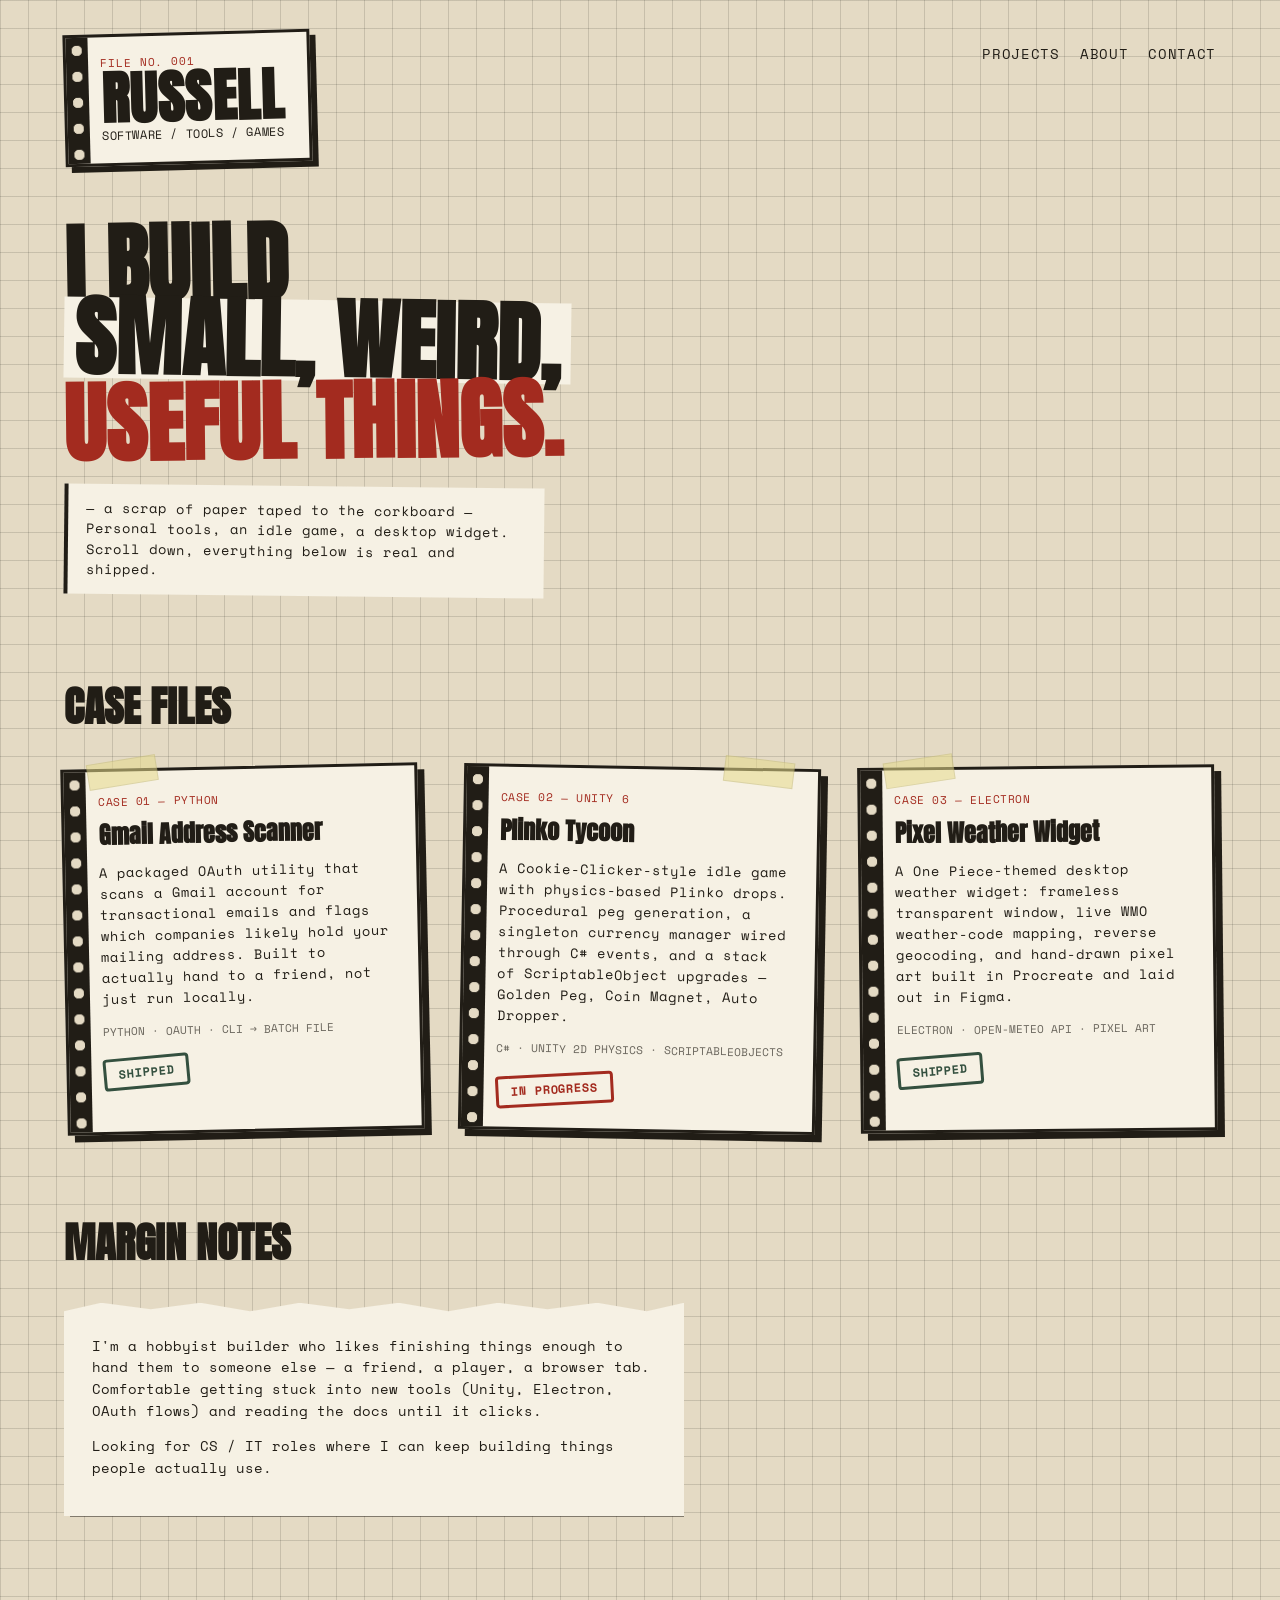
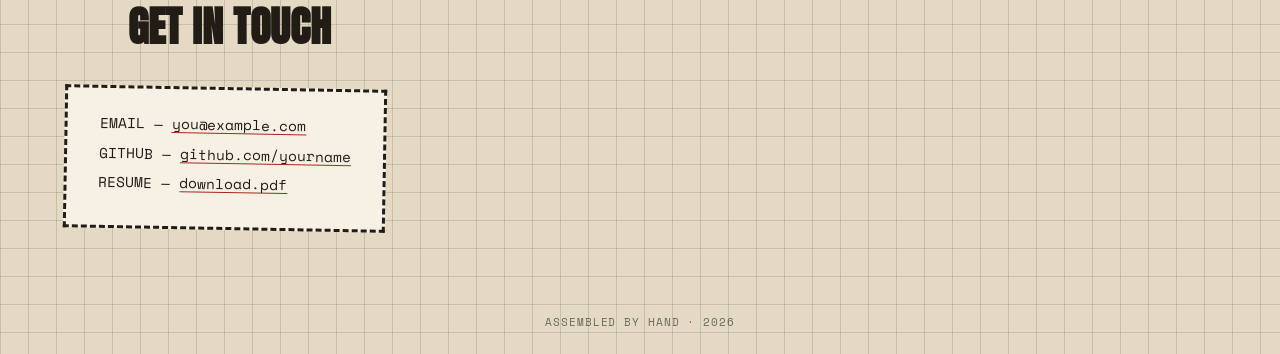
==== index.html @ 4b9fecca "Initial commit" ====
<!DOCTYPE html>
<html lang="en">
<head>
  <meta charset="UTF-8">
  <meta name="viewport" content="width=device-width, initial-scale=1.0">
  <title>Russell — Portfolio</title>

  <!-- Two fonts, two jobs: Anton for shouting, Space Mono for data/labels -->
  <link rel="preconnect" href="https://fonts.googleapis.com">
  <link href="https://fonts.googleapis.com/css2?family=Anton&family=Space+Mono:wght@400;700&display=swap" rel="stylesheet">

  <link rel="stylesheet" href="style.css">
</head>
<body>

  <!-- ============ HEADER ============ -->
  <header class="masthead">
    <div class="masthead__id-card">
      <span class="punch-strip" aria-hidden="true"></span>
      <p class="id-card__label">FILE NO. 001</p>
      <h1 class="id-card__name">RUSSELL</h1>
      <p class="id-card__role">SOFTWARE / TOOLS / GAMES</p>
    </div>

    <nav class="masthead__nav">
      <a href="#projects">PROJECTS</a>
      <a href="#about">ABOUT</a>
      <a href="#contact">CONTACT</a>
    </nav>
  </header>

  <main>

    <!-- ============ HERO ============ -->
    <section class="hero">
      <h2 class="hero__headline">
        <span>I BUILD</span>
        <span>SMALL, WEIRD,</span>
        <span>USEFUL THINGS.</span>
      </h2>
      <p class="hero__note">
        — a scrap of paper taped to the corkboard —<br>
        Personal tools, an idle game, a desktop widget. Scroll down,
        everything below is real and shipped.
      </p>
    </section>

    <!-- ============ PROJECTS (the corkboard) ============ -->
    <section id="projects" class="corkboard">

      <h2 class="section-title">CASE FILES</h2>

      <div class="corkboard__grid">

        <!-- Each .index-card is a project. data-tilt controls the pinned angle in CSS. -->
        <article class="index-card" data-tilt="a">
          <span class="punch-strip" aria-hidden="true"></span>
          <div class="tape tape--top-left" aria-hidden="true"></div>
          <p class="index-card__tag">CASE 01 — PYTHON</p>
          <h3 class="index-card__title">Gmail Address Scanner</h3>
          <p class="index-card__body">
            A packaged OAuth utility that scans a Gmail account for
            transactional emails and flags which companies likely hold
            your mailing address. Built to actually hand to a friend,
            not just run locally.
          </p>
          <p class="index-card__stack">PYTHON · OAUTH · CLI → BATCH FILE</p>
          <span class="stamp stamp--green">SHIPPED</span>
        </article>

        <article class="index-card" data-tilt="b">
          <span class="punch-strip" aria-hidden="true"></span>
          <div class="tape tape--top-right" aria-hidden="true"></div>
          <p class="index-card__tag">CASE 02 — UNITY 6</p>
          <h3 class="index-card__title">Plinko Tycoon</h3>
          <p class="index-card__body">
            A Cookie-Clicker-style idle game with physics-based Plinko
            drops. Procedural peg generation, a singleton currency
            manager wired through C# events, and a stack of
            ScriptableObject upgrades — Golden Peg, Coin Magnet,
            Auto Dropper.
          </p>
          <p class="index-card__stack">C# · UNITY 2D PHYSICS · SCRIPTABLEOBJECTS</p>
          <span class="stamp stamp--red">IN PROGRESS</span>
        </article>

        <article class="index-card" data-tilt="c">
          <span class="punch-strip" aria-hidden="true"></span>
          <div class="tape tape--top-left" aria-hidden="true"></div>
          <p class="index-card__tag">CASE 03 — ELECTRON</p>
          <h3 class="index-card__title">Pixel Weather Widget</h3>
          <p class="index-card__body">
            A One Piece-themed desktop weather widget: frameless
            transparent window, live WMO weather-code mapping, reverse
            geocoding, and hand-drawn pixel art built in Procreate and
            laid out in Figma.
          </p>
          <p class="index-card__stack">ELECTRON · OPEN-METEO API · PIXEL ART</p>
          <span class="stamp stamp--green">SHIPPED</span>
        </article>

      </div>
    </section>

    <!-- ============ ABOUT ============ -->
    <section id="about" class="about">
      <h2 class="section-title">MARGIN NOTES</h2>
      <div class="about__clipping">
        <p>
          I'm a hobbyist builder who likes finishing things enough to
          hand them to someone else — a friend, a player, a browser tab.
          Comfortable getting stuck into new tools (Unity, Electron,
          OAuth flows) and reading the docs until it clicks.
        </p>
        <p>
          Looking for CS / IT roles where I can keep building things
          people actually use.
        </p>
      </div>
    </section>

    <!-- ============ CONTACT ============ -->
    <section id="contact" class="contact">
      <h2 class="section-title">GET IN TOUCH</h2>
      <div class="contact__card">
        <p class="contact__line">EMAIL — <a href="mailto:you@example.com">you@example.com</a></p>
        <p class="contact__line">GITHUB — <a href="#">github.com/yourname</a></p>
        <p class="contact__line">RESUME — <a href="#">download.pdf</a></p>
      </div>
    </section>

  </main>

  <footer class="footer">
    <p>ASSEMBLED BY HAND · <span id="year"></span></p>
  </footer>

  <script>
    document.getElementById('year').textContent = new Date().getFullYear();
  </script>

</body>
</html>
---- style.css ----
/* =========================================================================
   PORTFOLIO STYLESHEET — read top to bottom, it's written as a lesson.
   Every new CSS concept gets a comment the FIRST time it shows up.
   After that, you'll see it reused without a re-explanation.
   ========================================================================= */


/* -------------------------------------------------------------------------
   1. CUSTOM PROPERTIES ("CSS variables")
   Define values once here, reuse them everywhere with var(--name).
   This is the single biggest quality-of-life upgrade for a beginner:
   change one line here, the whole site updates.
   ------------------------------------------------------------------------- */
:root {
  --paper-bg:     #E4DAC4;  /* kraft board background */
  --paper-card:   #F6F1E4;  /* off-white index card */
  --ink:          #211D16;  /* near-black, warmer than pure #000 */
  --stamp-red:    #A32B1F;
  --stamp-green:  #34503F;
  --tape:         rgba(230, 219, 140, 0.55);
  --line:         rgba(33, 29, 22, 0.15); /* soft pencil-grey rule lines */

  --font-display: 'Anton', sans-serif;
  --font-mono:    'Space Mono', monospace;
}

/* -------------------------------------------------------------------------
   2. THE RESET
   Browsers add their own default margins/padding to elements. We zero
   them out first so every spacing decision below is one WE made on
   purpose, not a leftover default fighting us.
   ------------------------------------------------------------------------- */
* {
  margin: 0;
  padding: 0;
  box-sizing: border-box; /* explained below, at .index-card */
}

body {
  background-color: var(--paper-bg);
  /* a very subtle grid, like graph/engineering paper, using two repeating
     linear gradients as a background image instead of an actual image file */
  background-image:
    linear-gradient(var(--line) 1px, transparent 1px),
    linear-gradient(90deg, var(--line) 1px, transparent 1px);
  background-size: 28px 28px;
  color: var(--ink);
  font-family: var(--font-mono);
  line-height: 1.5;
}

a { color: inherit; }

/* -------------------------------------------------------------------------
   3. THE BOX MODEL (the single most important CSS concept)
   Every element is a rectangle made of four layers, from inside out:
     content -> padding -> border -> margin
   padding = space INSIDE the border (pushes content away from the edge)
   border  = the edge itself
   margin  = space OUTSIDE the border (pushes other elements away)

   By default, width/height only measure the CONTENT box, so adding
   padding or a border makes the element bigger than the width you set.
   `box-sizing: border-box` (set globally above) changes that: width/height
   now include padding + border, so an element with width:300px stays
   300px wide no matter how much padding you add. Almost every modern
   site uses border-box for exactly this reason.
   ------------------------------------------------------------------------- */


/* -------------------------------------------------------------------------
   4. MASTHEAD — our first FLEXBOX
   Flexbox arranges children in a single row (or column) and handles the
   "push these apart" / "center these" problems that used to be painful.
   display:flex on a parent turns on flex layout for its direct children.
   ------------------------------------------------------------------------- */
.masthead {
  display: flex;
  justify-content: space-between; /* pushes the two children to opposite ends */
  align-items: flex-start;        /* aligns them along the top */
  flex-wrap: wrap;                /* lets them drop to a new line on narrow screens */
  gap: 24px;                      /* space between flex children, no margin hacks needed */
  padding: 32px clamp(20px, 5vw, 64px) 0;
}

.masthead__id-card {
  position: relative; /* explained at .tape below — this lets punch-strip sit inside precisely */
  background: var(--paper-card);
  border: 3px solid var(--ink);
  padding: 18px 24px 18px 34px; /* extra left padding to leave room for the punch-strip */
  transform: rotate(-1.5deg);   /* a slight tilt is what sells "pinned to a board" */
  box-shadow: 6px 6px 0 var(--ink); /* a hard offset shadow reads as a physical card, not a soft UI shadow */
}

/* -------------------------------------------------------------------------
   5. PSEUDO-ELEMENTS (::before / ::after)
   These let you generate an extra box attached to an element without
   adding a real HTML tag for it. Perfect for pure decoration — like the
   row of punch-card holes down the card's edge — that has no real content.
   `content: ""` is required, even empty, or the pseudo-element won't render.
   ------------------------------------------------------------------------- */
.punch-strip {
  position: absolute; /* positions relative to the nearest ancestor with position:relative */
  top: 0;
  left: 0;
  width: 22px;
  height: 100%;
  background-color: var(--ink);
  /* repeating-radial-gradient "cuts" evenly spaced circles out of the strip
     by painting them the same color as the page background */
  background-image: radial-gradient(circle at 11px, var(--paper-bg) 5px, transparent 5.5px);
  background-size: 22px 26px;
  background-repeat: repeat-y;
}

.id-card__label {
  font-size: 0.7rem;
  letter-spacing: 0.08em;
  color: var(--stamp-red);
}

.id-card__name {
  font-family: var(--font-display);
  font-size: clamp(2.2rem, 6vw, 3.6rem);
  line-height: 0.95;
  letter-spacing: 0.01em;
}

.id-card__role {
  font-size: 0.75rem;
  letter-spacing: 0.05em;
}

.masthead__nav {
  display: flex;
  gap: 20px;
  padding-top: 12px;
  font-size: 0.85rem;
  letter-spacing: 0.05em;
}

.masthead__nav a {
  text-decoration: none;
  border-bottom: 2px solid transparent;
  transition: border-color 0.15s ease; /* animates the border smoothly instead of snapping */
}

.masthead__nav a:hover {
  border-color: var(--stamp-red);
}


/* -------------------------------------------------------------------------
   6. HERO
   ------------------------------------------------------------------------- */
.hero {
  padding: 56px clamp(20px, 5vw, 64px) 40px;
  max-width: 780px;
}

.hero__headline {
  font-family: var(--font-display);
  font-size: clamp(2.6rem, 9vw, 5.5rem);
  line-height: 0.92;
  display: flex;
  flex-direction: column; /* stack the three <span> lines instead of side by side */
}

/* Each line gets its own slight rotation and a torn-paper highlight behind it,
   so the headline itself looks collaged rather than typed in one block. */
.hero__headline span:nth-child(1) { transform: rotate(-1deg); }
.hero__headline span:nth-child(2) {
  transform: rotate(0.8deg);
  background: var(--paper-card);
  width: fit-content;
  padding: 0 10px;
  box-decoration-break: clone;
}
.hero__headline span:nth-child(3) { transform: rotate(-0.6deg); color: var(--stamp-red); }

.hero__note {
  margin-top: 24px;
  padding: 14px 18px;
  background: var(--paper-card);
  border-left: 4px solid var(--ink);
  font-size: 0.85rem;
  max-width: 480px;
  transform: rotate(0.6deg);
}


/* -------------------------------------------------------------------------
   7. SECTION TITLE — reused pattern
   ------------------------------------------------------------------------- */
.section-title {
  font-family: var(--font-display);
  font-size: clamp(1.8rem, 4vw, 2.6rem);
  padding: 0 clamp(20px, 5vw, 64px);
  margin-bottom: 28px;
}


/* -------------------------------------------------------------------------
   8. CORKBOARD — our first CSS GRID
   Flexbox is great for one row/column. Grid is better once you want a
   proper 2-D layout — here, project cards that wrap into columns AND rows.
   `repeat(auto-fit, minmax(260px, 1fr))` reads as: "fit as many columns as
   will hold at least 260px each, and stretch them evenly to fill the rest."
   That single line is what makes this responsive with zero media queries.
   ------------------------------------------------------------------------- */
.corkboard {
  padding: 40px 0 60px;
}

.corkboard__grid {
  display: grid;
  grid-template-columns: repeat(auto-fit, minmax(260px, 1fr));
  gap: 40px;
  padding: 0 clamp(20px, 5vw, 64px);
}

.index-card {
  position: relative;
  background: var(--paper-card);
  border: 3px solid var(--ink);
  padding: 22px 22px 22px 34px;
  box-shadow: 7px 7px 0 var(--ink);
  transition: transform 0.2s ease, box-shadow 0.2s ease;

  /* Animation: each card settles into place on load. `animation` here
     references the @keyframes block defined further down. */
  animation: settle 0.5s ease backwards;
}

/* Three fixed tilt angles, applied by the data-tilt attribute in the HTML,
   so no two cards sit at exactly the same angle — that variation is what
   reads as "pinned by hand" instead of "generated by a template." */
.index-card[data-tilt="a"] { transform: rotate(-1.2deg); animation-delay: 0s; }
.index-card[data-tilt="b"] { transform: rotate(1deg);    animation-delay: 0.12s; }
.index-card[data-tilt="c"] { transform: rotate(-0.6deg); animation-delay: 0.24s; }

/* On hover, straighten the card and lift the shadow — motion that responds
   to the user, which reads as interactive rather than decorative. */
.index-card:hover {
  transform: rotate(0deg) translateY(-4px);
  box-shadow: 10px 10px 0 var(--ink);
}

@keyframes settle {
  from { opacity: 0; transform: translateY(16px) rotate(0deg); }
  /* `to` intentionally has no fixed end state here — it inherits whichever
     data-tilt rotation is already set on the element, so each card settles
     into ITS OWN angle rather than one shared angle. */
}

.index-card__tag {
  font-size: 0.7rem;
  color: var(--stamp-red);
  letter-spacing: 0.05em;
  margin-bottom: 6px;
}

.index-card__title {
  font-family: var(--font-display);
  font-size: 1.5rem;
  margin-bottom: 10px;
}

.index-card__body {
  font-size: 0.85rem;
  line-height: 1.55;
  margin-bottom: 14px;
}

.index-card__stack {
  font-size: 0.7rem;
  color: var(--ink);
  opacity: 0.65;
  margin-bottom: 16px;
}

/* -------------------------------------------------------------------------
   9. TAPE CORNERS — a second use of pseudo-elements, this time via a real
   element (div.tape) instead of ::before, just to show both approaches.
   Positioned absolutely relative to the .index-card (position: relative).
   ------------------------------------------------------------------------- */
.tape {
  position: absolute;
  width: 70px;
  height: 26px;
  background: var(--tape);
  border: 1px solid rgba(0,0,0,0.08);
}

.tape--top-left  { top: -12px; left: 24px;  transform: rotate(-8deg); }
.tape--top-right { top: -12px; right: 24px; transform: rotate(6deg); }

/* -------------------------------------------------------------------------
   10. STAMPS
   A rotated badge with a thick border to mimic a rubber ink stamp.
   ------------------------------------------------------------------------- */
.stamp {
  display: inline-block;
  font-family: var(--font-mono);
  font-weight: 700;
  font-size: 0.75rem;
  letter-spacing: 0.08em;
  padding: 4px 12px;
  border: 3px solid currentColor; /* currentColor = "whatever this element's text color is" */
  border-radius: 4px;
  transform: rotate(-4deg);
}

.stamp--green { color: var(--stamp-green); }
.stamp--red   { color: var(--stamp-red); }


/* -------------------------------------------------------------------------
   11. ABOUT — a "torn paper clipping" look using clip-path
   clip-path lets you cut a shape out of a box. A jagged polygon here
   fakes a torn paper edge along the top of the clipping.
   ------------------------------------------------------------------------- */
.about {
  padding: 20px 0 60px;
}

.about__clipping {
  max-width: 620px;
  margin: 0 clamp(20px, 5vw, 64px);
  background: var(--paper-card);
  padding: 32px 28px 24px;
  box-shadow: 6px 6px 0 var(--ink);
  clip-path: polygon(
    0% 4%, 6% 0%, 14% 3%, 22% 0%, 30% 4%, 38% 0%, 46% 3%, 54% 0%,
    62% 4%, 70% 0%, 78% 3%, 86% 0%, 94% 4%, 100% 0%,
    100% 100%, 0% 100%
  );
}

.about__clipping p {
  font-size: 0.9rem;
  margin-bottom: 14px;
}


/* -------------------------------------------------------------------------
   12. CONTACT
   ------------------------------------------------------------------------- */
.contact {
  padding: 20px clamp(20px, 5vw, 64px) 60px;
}

.contact__card {
  display: inline-block;
  background: var(--paper-card);
  border: 3px dashed var(--ink); /* dashed border reads as "cut along this line" */
  padding: 24px 32px;
  transform: rotate(1deg);
}

.contact__line {
  font-size: 0.9rem;
  margin-bottom: 8px;
}

.contact__line a {
  text-decoration: underline;
  text-decoration-color: var(--stamp-red);
  text-underline-offset: 3px;
}


/* -------------------------------------------------------------------------
   13. FOOTER
   ------------------------------------------------------------------------- */
.footer {
  text-align: center;
  padding: 24px;
  font-size: 0.7rem;
  letter-spacing: 0.08em;
  opacity: 0.6;
}


/* -------------------------------------------------------------------------
   14. ACCESSIBILITY: respect reduced-motion preferences.
   Some people set their OS to reduce motion (motion sickness, vestibular
   issues). This media query strips animations for them without you
   needing to build a toggle.
   ------------------------------------------------------------------------- */
@media (prefers-reduced-motion: reduce) {
  * {
    animation: none !important;
    transition: none !important;
  }
}
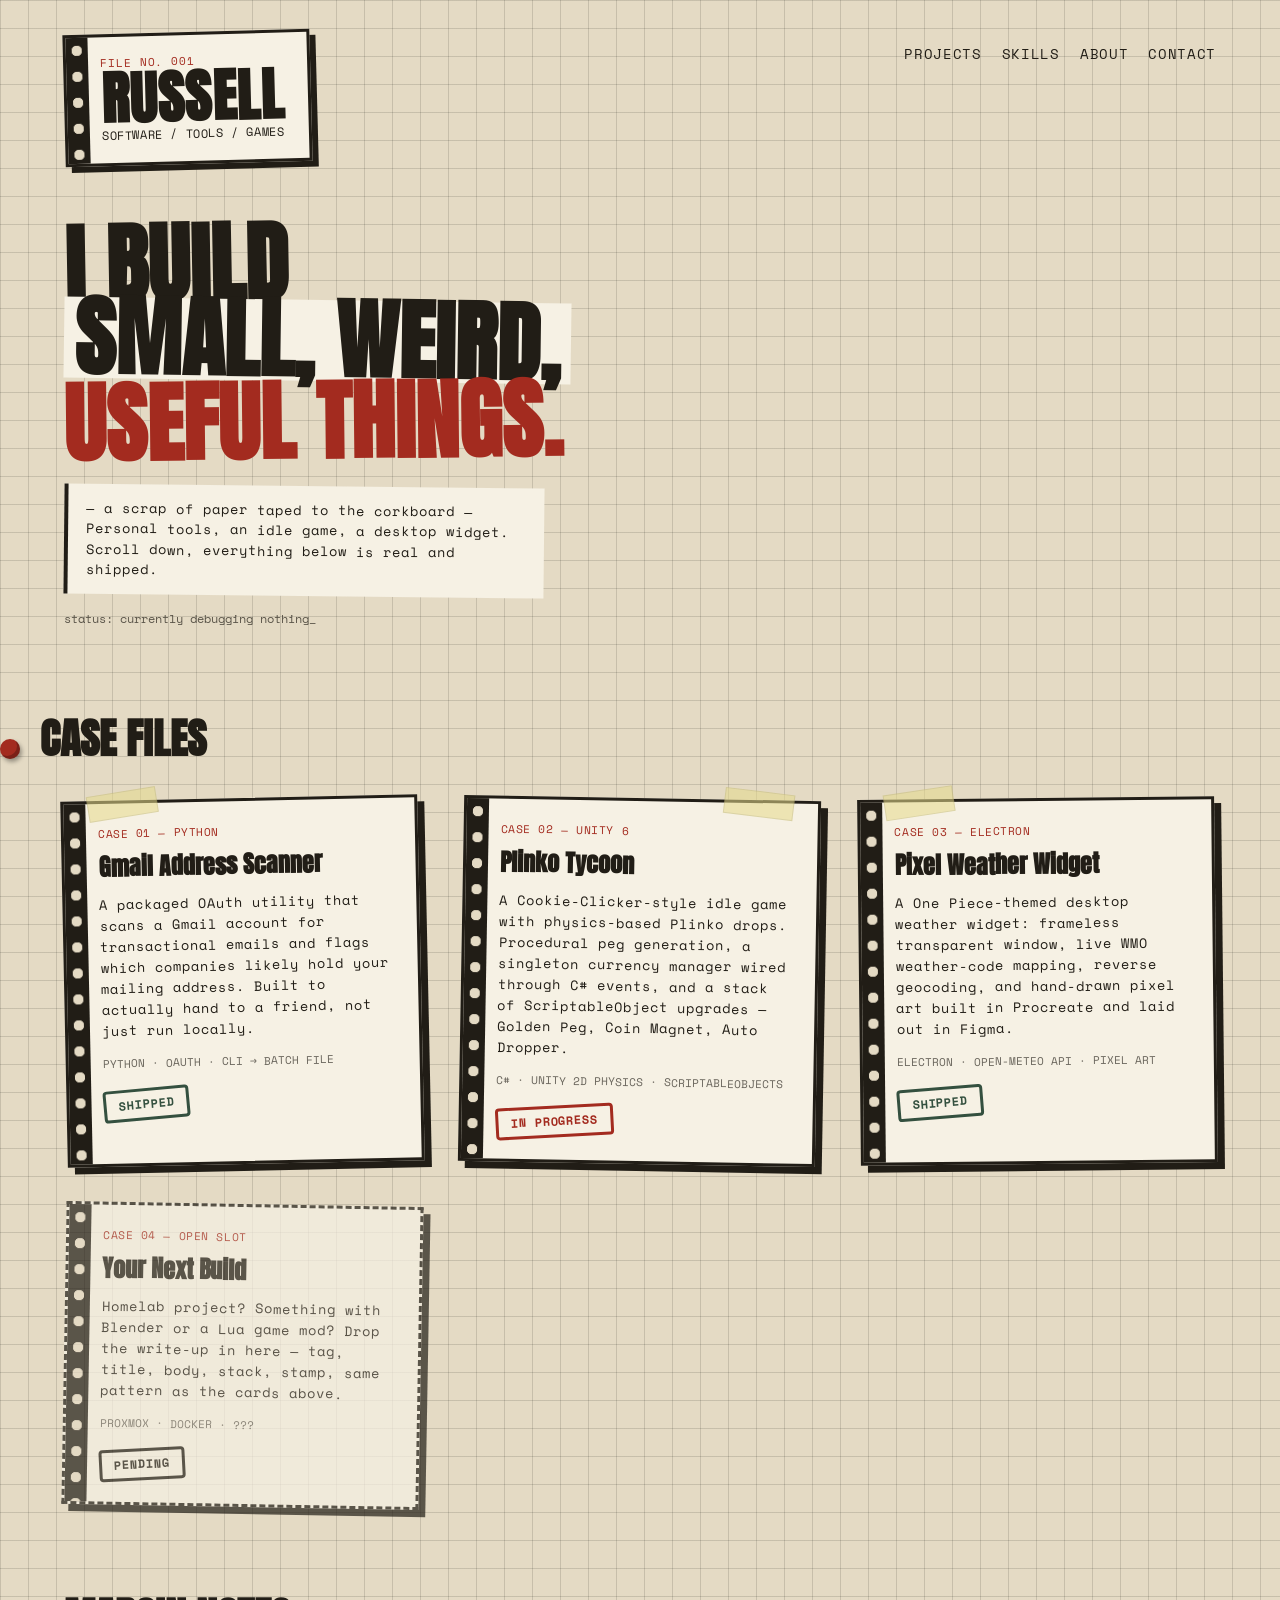
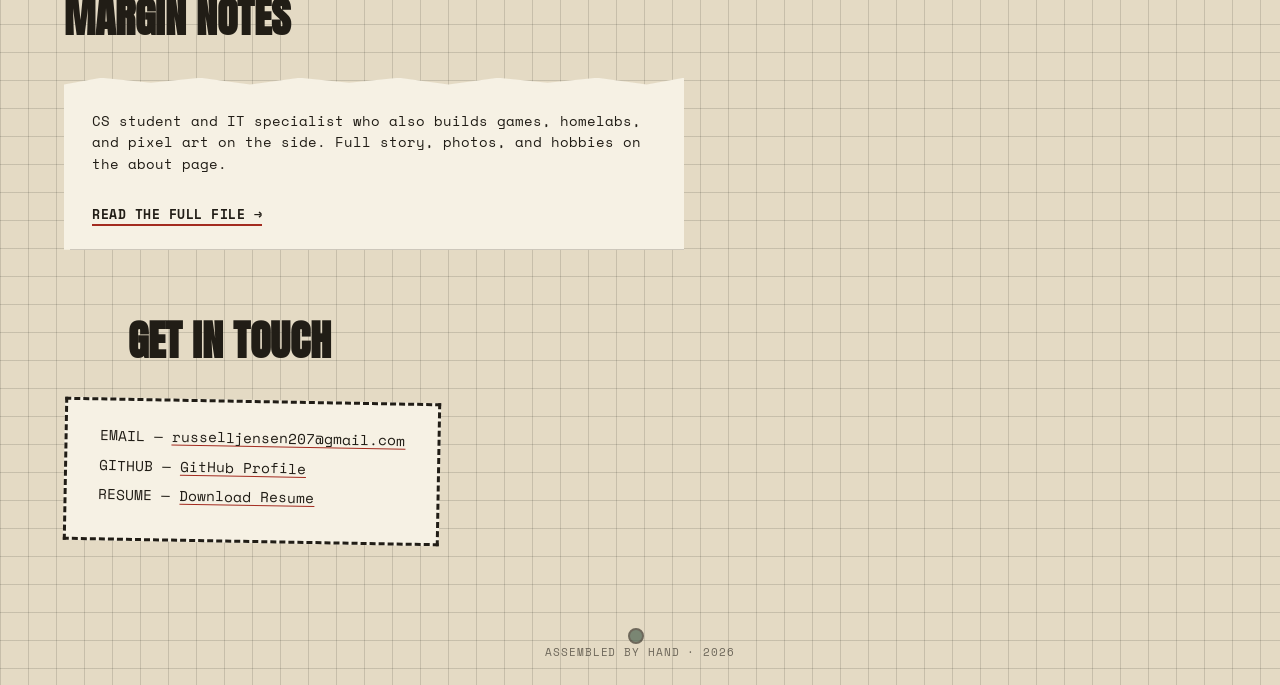
==== commit 6035094e: "Added a about and skils page as well as some more quirks :]" ====
--- a/index.html
+++ b/index.html
@@ -24,7 +24,8 @@
 
     <nav class="masthead__nav">
       <a href="#projects">PROJECTS</a>
-      <a href="#about">ABOUT</a>
+      <a href="skills.html">SKILLS</a>
+      <a href="about.html">ABOUT</a>
       <a href="#contact">CONTACT</a>
     </nav>
   </header>
@@ -43,12 +44,22 @@
         Personal tools, an idle game, a desktop widget. Scroll down,
         everything below is real and shipped.
       </p>
+
+      <!-- TRINKET: a little terminal-style status line with a blinking cursor.
+           Purely decorative (aria-hidden), just a nerdy flourish. -->
+      <p class="hero__status" aria-hidden="true">
+        status: currently debugging nothing<span class="blink-cursor">_</span>
+      </p>
     </section>
 
     <!-- ============ PROJECTS (the corkboard) ============ -->
     <section id="projects" class="corkboard">
 
-      <h2 class="section-title">CASE FILES</h2>
+      <h2 class="section-title section-title--pinned">
+        <!-- TRINKET: a little thumbtack that idly wobbles (see .pushpin in style.css) -->
+        <span class="pushpin" aria-hidden="true"></span>
+        CASE FILES
+      </h2>
 
       <div class="corkboard__grid">
 
@@ -99,23 +110,35 @@
           <span class="stamp stamp--green">SHIPPED</span>
         </article>
 
+        <!-- PLACEHOLDER CARD — swap this in for your next real project.
+             Left dashed/empty on purpose rather than invented, so the site
+             never shows a project that doesn't exist. -->
+        <article class="index-card index-card--placeholder" data-tilt="b">
+          <span class="punch-strip" aria-hidden="true"></span>
+          <p class="index-card__tag">CASE 04 — OPEN SLOT</p>
+          <h3 class="index-card__title">Your Next Build</h3>
+          <p class="index-card__body">
+            Homelab project? Something with Blender or a Lua game mod?
+            Drop the write-up in here — tag, title, body, stack, stamp,
+            same pattern as the cards above.
+          </p>
+          <p class="index-card__stack">PROXMOX · DOCKER · ??? </p>
+          <span class="stamp">PENDING</span>
+        </article>
+
       </div>
     </section>
 
-    <!-- ============ ABOUT ============ -->
-    <section id="about" class="about">
+    <!-- ============ ABOUT (teaser — full page lives at about.html) ============ -->
+    <section id="about-teaser" class="about-teaser">
       <h2 class="section-title">MARGIN NOTES</h2>
-      <div class="about__clipping">
+      <div class="about__clipping about__clipping--teaser">
         <p>
-          I'm a hobbyist builder who likes finishing things enough to
-          hand them to someone else — a friend, a player, a browser tab.
-          Comfortable getting stuck into new tools (Unity, Electron,
-          OAuth flows) and reading the docs until it clicks.
+          CS student and IT specialist who also builds games, homelabs,
+          and pixel art on the side. Full story, photos, and hobbies
+          on the about page.
         </p>
-        <p>
-          Looking for CS / IT roles where I can keep building things
-          people actually use.
-        </p>
+        <a href="about.html" class="clipping-link">READ THE FULL FILE →</a>
       </div>
     </section>
 
@@ -123,15 +146,18 @@
     <section id="contact" class="contact">
       <h2 class="section-title">GET IN TOUCH</h2>
       <div class="contact__card">
-        <p class="contact__line">EMAIL — <a href="mailto:you@example.com">you@example.com</a></p>
-        <p class="contact__line">GITHUB — <a href="#">github.com/yourname</a></p>
-        <p class="contact__line">RESUME — <a href="#">download.pdf</a></p>
+        <p class="contact__line">EMAIL — <a href="mailto:russelljensen207@gmail.com">russelljensen207@gmail.com</a></p>
+        <p class="contact__line">GITHUB — <a href="https://github.com/RussellJ-7?tab=overview&amp;from=2026-08-01&amp;to=2026-08-31" target="_blank" rel="noopener noreferrer">GitHub Profile</a></p>
+        <p class="contact__line">RESUME — <a href="Images/RJ-Resume.pdf" target="_blank" rel="noopener noreferrer">Download Resume</a></p>
       </div>
     </section>
 
   </main>
 
   <footer class="footer">
+    <!-- TRINKET: a small spinning coin, a nod to the Plinko Tycoon currency icon.
+         Pure decoration (aria-hidden), CSS-animated, no image file needed. -->
+    <span class="coin-spinner" aria-hidden="true"></span>
     <p>ASSEMBLED BY HAND · <span id="year"></span></p>
   </footer>
 
--- a/style.css
+++ b/style.css
@@ -383,6 +383,252 @@
 
 
 /* -------------------------------------------------------------------------
+   14b. PLACEHOLDER CARD VARIANT
+   A dashed border + lower opacity marks this card as "not real content yet"
+   at a glance, so it never gets mistaken for a shipped project.
+   ------------------------------------------------------------------------- */
+.index-card--placeholder {
+  border-style: dashed;
+  opacity: 0.7;
+}
+
+.index-card--placeholder:hover {
+  opacity: 1;
+}
+
+/* -------------------------------------------------------------------------
+   14c. ABOUT TEASER (on index.html, links out to the full about.html)
+   ------------------------------------------------------------------------- */
+.about-teaser { padding: 20px 0 40px; }
+
+.about__clipping--teaser {
+  display: flex;
+  flex-wrap: wrap;
+  align-items: center;
+  justify-content: space-between;
+  gap: 16px;
+}
+
+.clipping-link {
+  font-family: var(--font-mono);
+  font-weight: 700;
+  font-size: 0.8rem;
+  letter-spacing: 0.04em;
+  white-space: nowrap;
+  text-decoration: none;
+  border-bottom: 2px solid var(--stamp-red);
+}
+
+/* -------------------------------------------------------------------------
+   14d. SHARED SITE NAV / PAGE HEADER
+   Used on about.html and skills.html, which are simpler than the homepage
+   masthead but still carry the punch-strip / index-card look.
+   ------------------------------------------------------------------------- */
+.page-header {
+  padding: 32px clamp(20px, 5vw, 64px) 0;
+}
+
+.page-header__back {
+  display: inline-block;
+  font-size: 0.8rem;
+  letter-spacing: 0.04em;
+  text-decoration: none;
+  margin-bottom: 18px;
+  border-bottom: 2px solid transparent;
+  transition: border-color 0.15s ease;
+}
+.page-header__back:hover { border-color: var(--stamp-red); }
+
+.page-header__nav {
+  display: flex;
+  gap: 20px;
+  font-size: 0.85rem;
+  letter-spacing: 0.05em;
+  margin-top: 18px;
+}
+.page-header__nav a {
+  text-decoration: none;
+  border-bottom: 2px solid transparent;
+  transition: border-color 0.15s ease;
+}
+.page-header__nav a:hover,
+.page-header__nav a[aria-current="page"] {
+  border-color: var(--stamp-red);
+}
+
+/* -------------------------------------------------------------------------
+   14e. TRINKETS & IDLE ANIMATIONS
+   A few small, purely decorative touches. Each is aria-hidden in the HTML
+   since it carries no real content — screen readers should skip it.
+   ------------------------------------------------------------------------- */
+
+/* A blinking terminal cursor: opacity flips on/off in a tight loop. */
+.hero__status {
+  margin-top: 14px;
+  font-size: 0.75rem;
+  opacity: 0.7;
+}
+.blink-cursor {
+  animation: blink 1s steps(1) infinite;
+}
+@keyframes blink {
+  50% { opacity: 0; }
+}
+
+/* A thumbtack: a plain circle + a thin "shadow" pseudo-element, wobbling
+   slowly and infinitely with a rotation keyframe (not hover-triggered —
+   this one just idles, since a pushpin never really sits still). */
+.section-title--pinned {
+  position: relative;
+  padding-left: 40px; /* room for the pin */
+}
+.pushpin {
+  position: absolute;
+  left: 0;
+  top: 50%;
+  width: 20px;
+  height: 20px;
+  border-radius: 50%;
+  background: var(--stamp-red);
+  box-shadow: inset -3px -3px 0 rgba(0,0,0,0.25), 2px 3px 4px rgba(0,0,0,0.35);
+  transform-origin: center 30px; /* pivot point sits below the pin, like it's stuck through paper */
+  animation: wobble 4s ease-in-out infinite;
+}
+@keyframes wobble {
+  0%, 100% { transform: rotate(-4deg); }
+  50%      { transform: rotate(4deg); }
+}
+
+/* A spinning coin: a flattened circle that scales horizontally to fake a
+   3D flip using only 2D transforms — no images, no JS. */
+.coin-spinner {
+  display: inline-block;
+  width: 16px;
+  height: 16px;
+  border-radius: 50%;
+  background: var(--stamp-green);
+  border: 2px solid var(--ink);
+  margin-right: 8px;
+  vertical-align: middle;
+  animation: coin-flip 2.2s linear infinite;
+}
+@keyframes coin-flip {
+  0%   { transform: scaleX(1); }
+  50%  { transform: scaleX(0.1); background: var(--stamp-red); }
+  100% { transform: scaleX(1); }
+}
+
+/* -------------------------------------------------------------------------
+   14f. SKILLS CATALOG (skills.html)
+   A "card catalog drawer" layout: category cards, each holding a row of
+   small stamped tags. Reuses .index-card as the category container.
+   ------------------------------------------------------------------------- */
+.skills-catalog { padding: 20px 0 60px; }
+
+.skills-catalog__grid {
+  display: grid;
+  grid-template-columns: repeat(auto-fit, minmax(280px, 1fr));
+  gap: 40px;
+  padding: 0 clamp(20px, 5vw, 64px);
+}
+
+.skill-tags {
+  display: flex;
+  flex-wrap: wrap;
+  gap: 8px;
+  margin-top: 14px;
+}
+
+.skill-tag {
+  font-family: var(--font-mono);
+  font-size: 0.7rem;
+  letter-spacing: 0.02em;
+  padding: 4px 10px;
+  background: var(--paper-bg);
+  border: 1.5px solid var(--ink);
+}
+
+.certs {
+  display: flex;
+  flex-wrap: wrap;
+  gap: 16px;
+  padding: 0 clamp(20px, 5vw, 64px) 40px;
+}
+
+/* -------------------------------------------------------------------------
+   14g. SCRAPBOOK (about.html)
+   Polaroid-style photo frames, each rotated slightly and "taped" down,
+   for a physical scrapbook-page feel. Swap the placeholder background
+   for a real <img> once you have photos to drop in.
+   ------------------------------------------------------------------------- */
+.scrapbook {
+  display: flex;
+  flex-wrap: wrap;
+  gap: 28px;
+  padding: 10px clamp(20px, 5vw, 64px) 20px;
+}
+
+.polaroid {
+  position: relative;
+  width: 190px;
+  background: var(--paper-card);
+  border: 1px solid rgba(0,0,0,0.15);
+  padding: 10px 10px 34px; /* extra bottom padding = the classic polaroid strip */
+  box-shadow: 5px 5px 0 rgba(33,29,22,0.25);
+}
+.polaroid:nth-child(1) { transform: rotate(-3deg); }
+.polaroid:nth-child(2) { transform: rotate(2deg); }
+.polaroid:nth-child(3) { transform: rotate(-1.5deg); }
+.polaroid:nth-child(4) { transform: rotate(3deg); }
+
+.polaroid:hover {
+  transform: rotate(0deg) scale(1.04);
+  transition: transform 0.2s ease;
+}
+
+/* The placeholder "photo" itself: a dashed box standing in until a real
+   <img> is dropped into the <a>/<div>. Delete this rule once you add
+   real photos and just style the <img> directly. */
+.polaroid__placeholder {
+  width: 100%;
+  aspect-ratio: 4 / 5;
+  border: 2px dashed var(--line);
+  display: flex;
+  align-items: center;
+  justify-content: center;
+  text-align: center;
+  font-size: 0.65rem;
+  padding: 8px;
+  color: rgba(33,29,22,0.5);
+}
+
+.polaroid img {
+  width: 100%;
+  aspect-ratio: 4 / 5;
+  object-fit: cover;
+  display: block;
+}
+
+.polaroid__caption {
+  position: absolute;
+  bottom: 8px;
+  left: 0;
+  right: 0;
+  text-align: center;
+  font-family: var(--font-mono);
+  font-size: 0.7rem;
+  letter-spacing: 0.02em;
+}
+
+.hobby-tags {
+  display: flex;
+  flex-wrap: wrap;
+  gap: 10px;
+  padding: 0 clamp(20px, 5vw, 64px) 50px;
+}
+
+
+/* -------------------------------------------------------------------------
    14. ACCESSIBILITY: respect reduced-motion preferences.
    Some people set their OS to reduce motion (motion sickness, vestibular
    issues). This media query strips animations for them without you
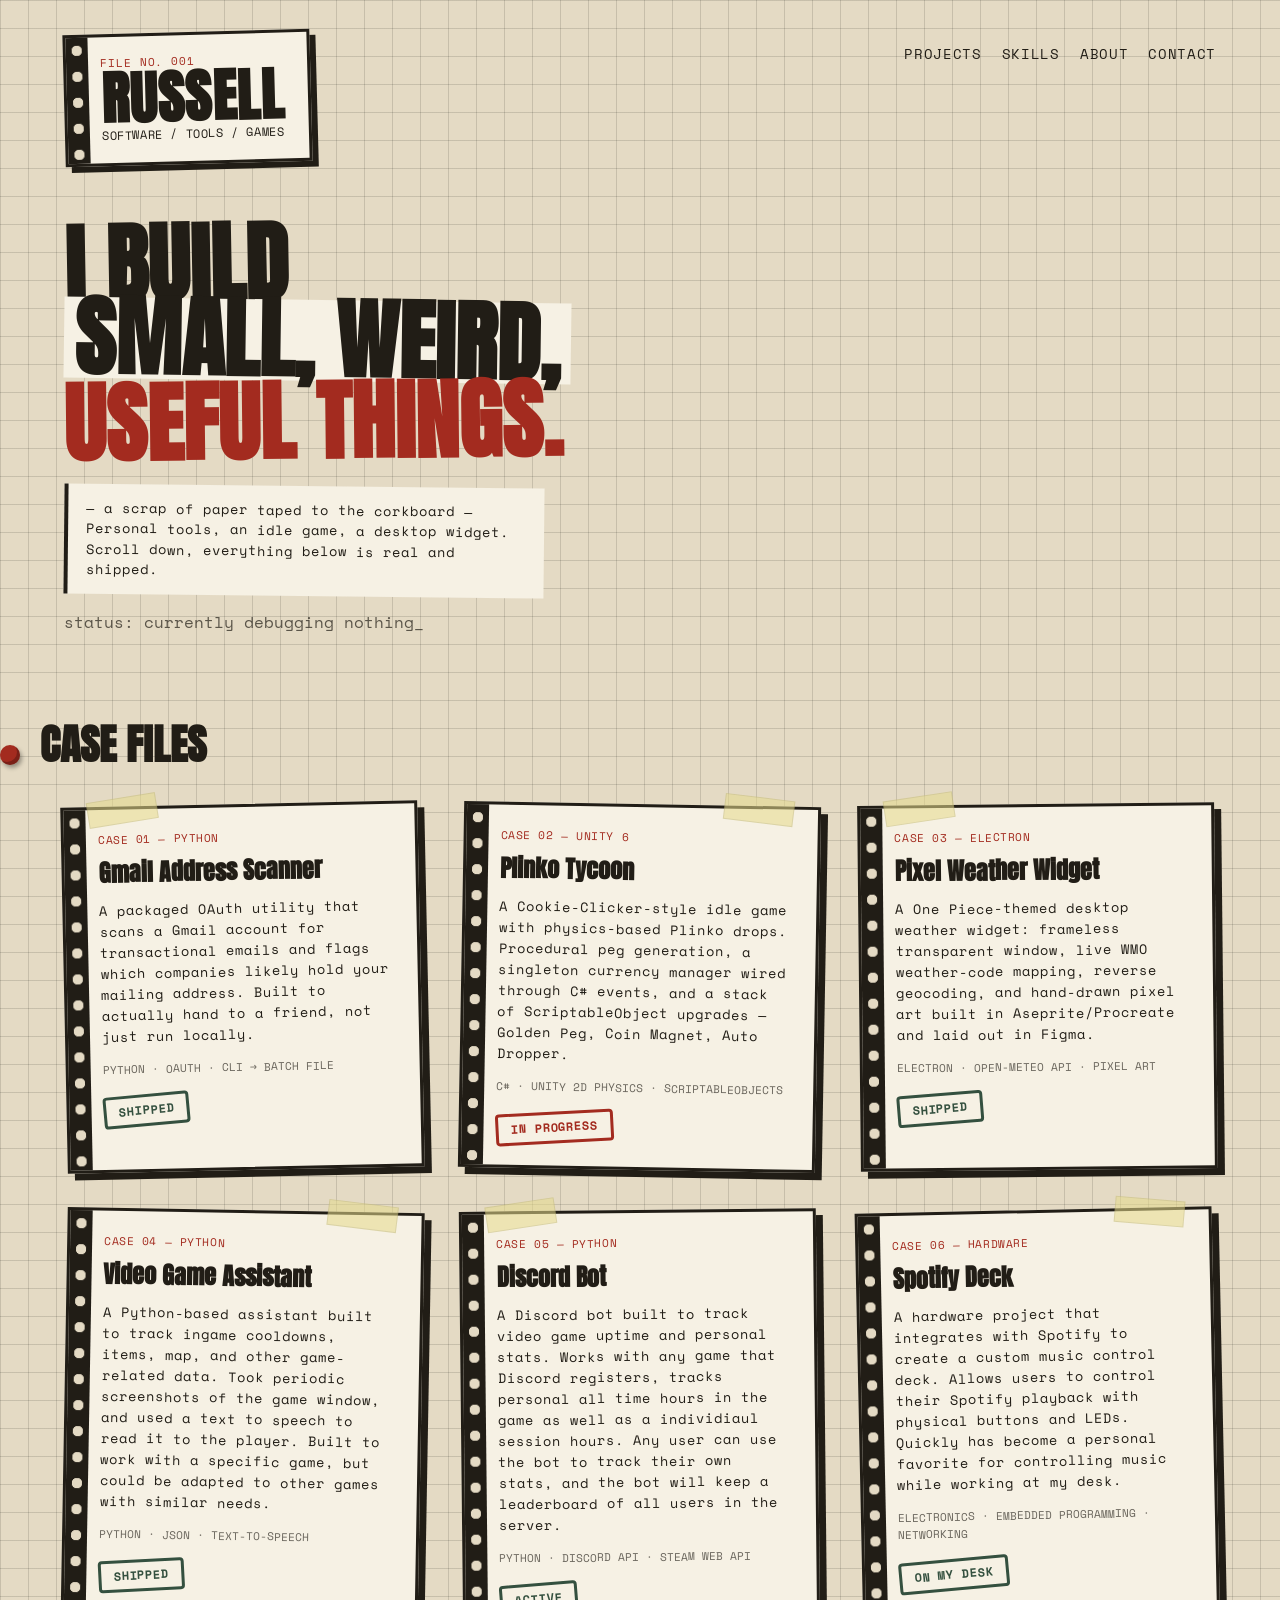
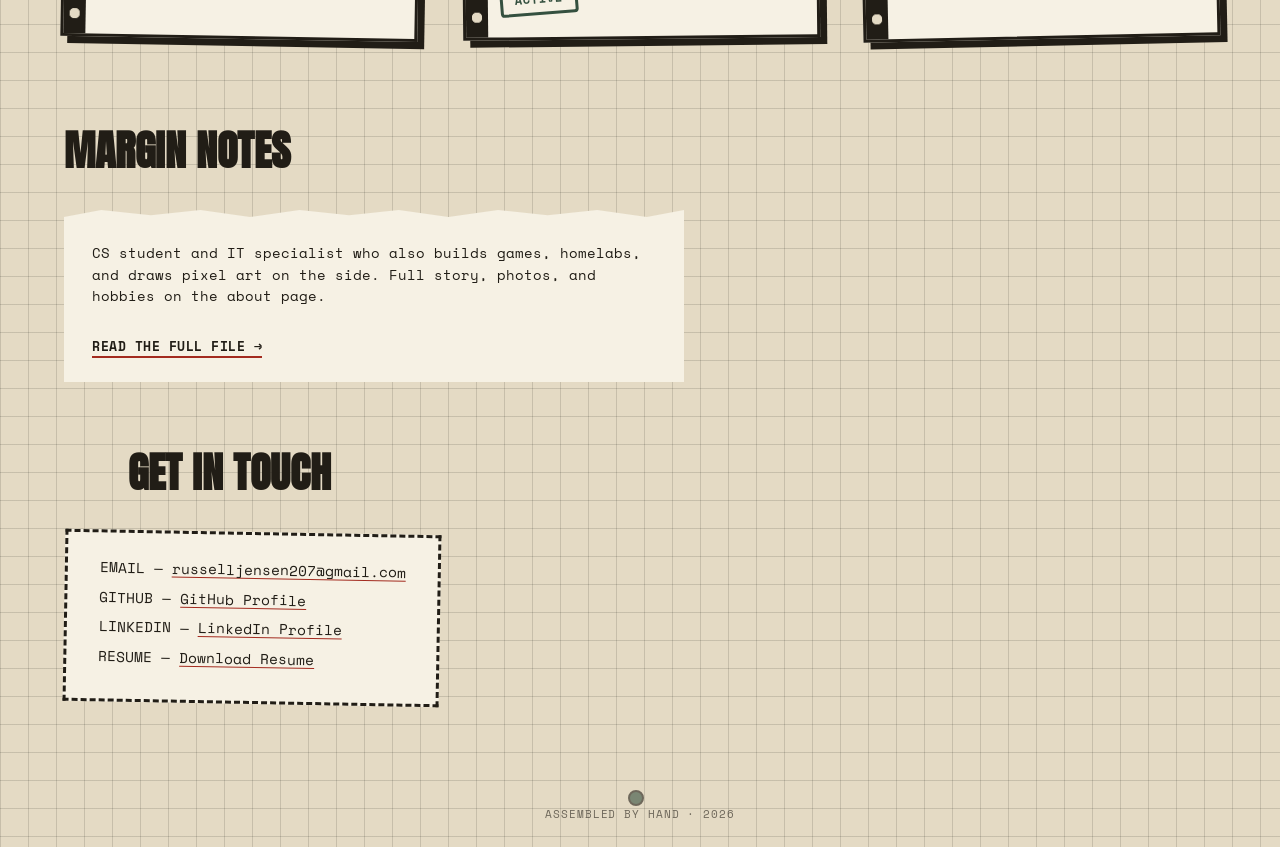
==== commit fe192a34: "Changed a couple descriptions and added a couple more projects and skills." ====
--- a/index.html
+++ b/index.html
@@ -103,28 +103,56 @@
           <p class="index-card__body">
             A One Piece-themed desktop weather widget: frameless
             transparent window, live WMO weather-code mapping, reverse
-            geocoding, and hand-drawn pixel art built in Procreate and
+            geocoding, and hand-drawn pixel art built in Aseprite/Procreate and
             laid out in Figma.
           </p>
           <p class="index-card__stack">ELECTRON · OPEN-METEO API · PIXEL ART</p>
           <span class="stamp stamp--green">SHIPPED</span>
         </article>
 
-        <!-- PLACEHOLDER CARD — swap this in for your next real project.
-             Left dashed/empty on purpose rather than invented, so the site
-             never shows a project that doesn't exist. -->
-        <article class="index-card index-card--placeholder" data-tilt="b">
+        <article class="index-card" data-tilt="b">
           <span class="punch-strip" aria-hidden="true"></span>
-          <p class="index-card__tag">CASE 04 — OPEN SLOT</p>
-          <h3 class="index-card__title">Your Next Build</h3>
+          <div class="tape tape--top-right" aria-hidden="true"></div>
+          <p class="index-card__tag">CASE 04 — PYTHON</p>
+          <h3 class="index-card__title">Video Game Assistant</h3>
           <p class="index-card__body">
-            Homelab project? Something with Blender or a Lua game mod?
-            Drop the write-up in here — tag, title, body, stack, stamp,
-            same pattern as the cards above.
+            A Python-based assistant built to track ingame cooldowns, items, map, and other game-related data.
+            Took periodic screenshots of the game window, and used a text to speech to read it to the player.
+            Built to work with a specific game, but could be adapted to other games with similar needs. 
           </p>
-          <p class="index-card__stack">PROXMOX · DOCKER · ??? </p>
-          <span class="stamp">PENDING</span>
+          <p class="index-card__stack">PYTHON · JSON · TEXT-TO-SPEECH </p>
+          <span class="stamp stamp--green">SHIPPED</span>
         </article>
+
+        <article class="index-card" data-tilt="c">
+          <span class="punch-strip" aria-hidden="true"></span>
+          <div class="tape tape--top-left" aria-hidden="true"></div>
+          <p class="index-card__tag">CASE 05 — PYTHON</p>
+          <h3 class="index-card__title">Discord Bot</h3>
+          <p class="index-card__body">
+            A Discord bot built to track video game uptime and personal stats.
+            Works with any game that Discord registers, tracks personal all time hours in the game as well as a individiaul session hours.
+            Any user can use the bot to track their own stats, and the bot will keep a leaderboard of all users in the server.
+          </p>
+          <p class="index-card__stack">PYTHON · DISCORD API · STEAM WEB API </p>
+          <span class="stamp stamp--green">ACTIVE</span>
+        </article>
+
+
+        <article class="index-card" data-tilt="a">
+          <span class="punch-strip" aria-hidden="true"></span>
+          <div class="tape tape--top-right" aria-hidden="true"></div>
+          <p class="index-card__tag">CASE 06 — HARDWARE</p>
+          <h3 class="index-card__title">Spotify Deck</h3>
+          <p class="index-card__body">
+            A hardware project that integrates with Spotify to create a custom music control deck.
+            Allows users to control their Spotify playback with physical buttons and LEDs.
+            Quickly has become a personal favorite for controlling music while working at my desk.
+          </p>
+          <p class="index-card__stack">ELECTRONICS · EMBEDDED PROGRAMMING · NETWORKING </p>
+          <span class="stamp stamp--green">ON MY DESK</span>
+        </article>
+
 
       </div>
     </section>
@@ -135,7 +163,7 @@
       <div class="about__clipping about__clipping--teaser">
         <p>
           CS student and IT specialist who also builds games, homelabs,
-          and pixel art on the side. Full story, photos, and hobbies
+          and draws pixel art on the side. Full story, photos, and hobbies
           on the about page.
         </p>
         <a href="about.html" class="clipping-link">READ THE FULL FILE →</a>
@@ -148,6 +176,7 @@
       <div class="contact__card">
         <p class="contact__line">EMAIL — <a href="mailto:russelljensen207@gmail.com">russelljensen207@gmail.com</a></p>
         <p class="contact__line">GITHUB — <a href="https://github.com/RussellJ-7?tab=overview&amp;from=2026-08-01&amp;to=2026-08-31" target="_blank" rel="noopener noreferrer">GitHub Profile</a></p>
+        <p class="contact__line">LINKEDIN — <a href="https://www.linkedin.com/in/russell-jensen-902366386/" target="_blank" rel="noopener noreferrer">LinkedIn Profile</a></p>
         <p class="contact__line">RESUME — <a href="Images/RJ-Resume.pdf" target="_blank" rel="noopener noreferrer">Download Resume</a></p>
       </div>
     </section>
--- a/style.css
+++ b/style.css
@@ -465,7 +465,7 @@
 /* A blinking terminal cursor: opacity flips on/off in a tight loop. */
 .hero__status {
   margin-top: 14px;
-  font-size: 0.75rem;
+  font-size: 1rem;
   opacity: 0.7;
 }
 .blink-cursor {
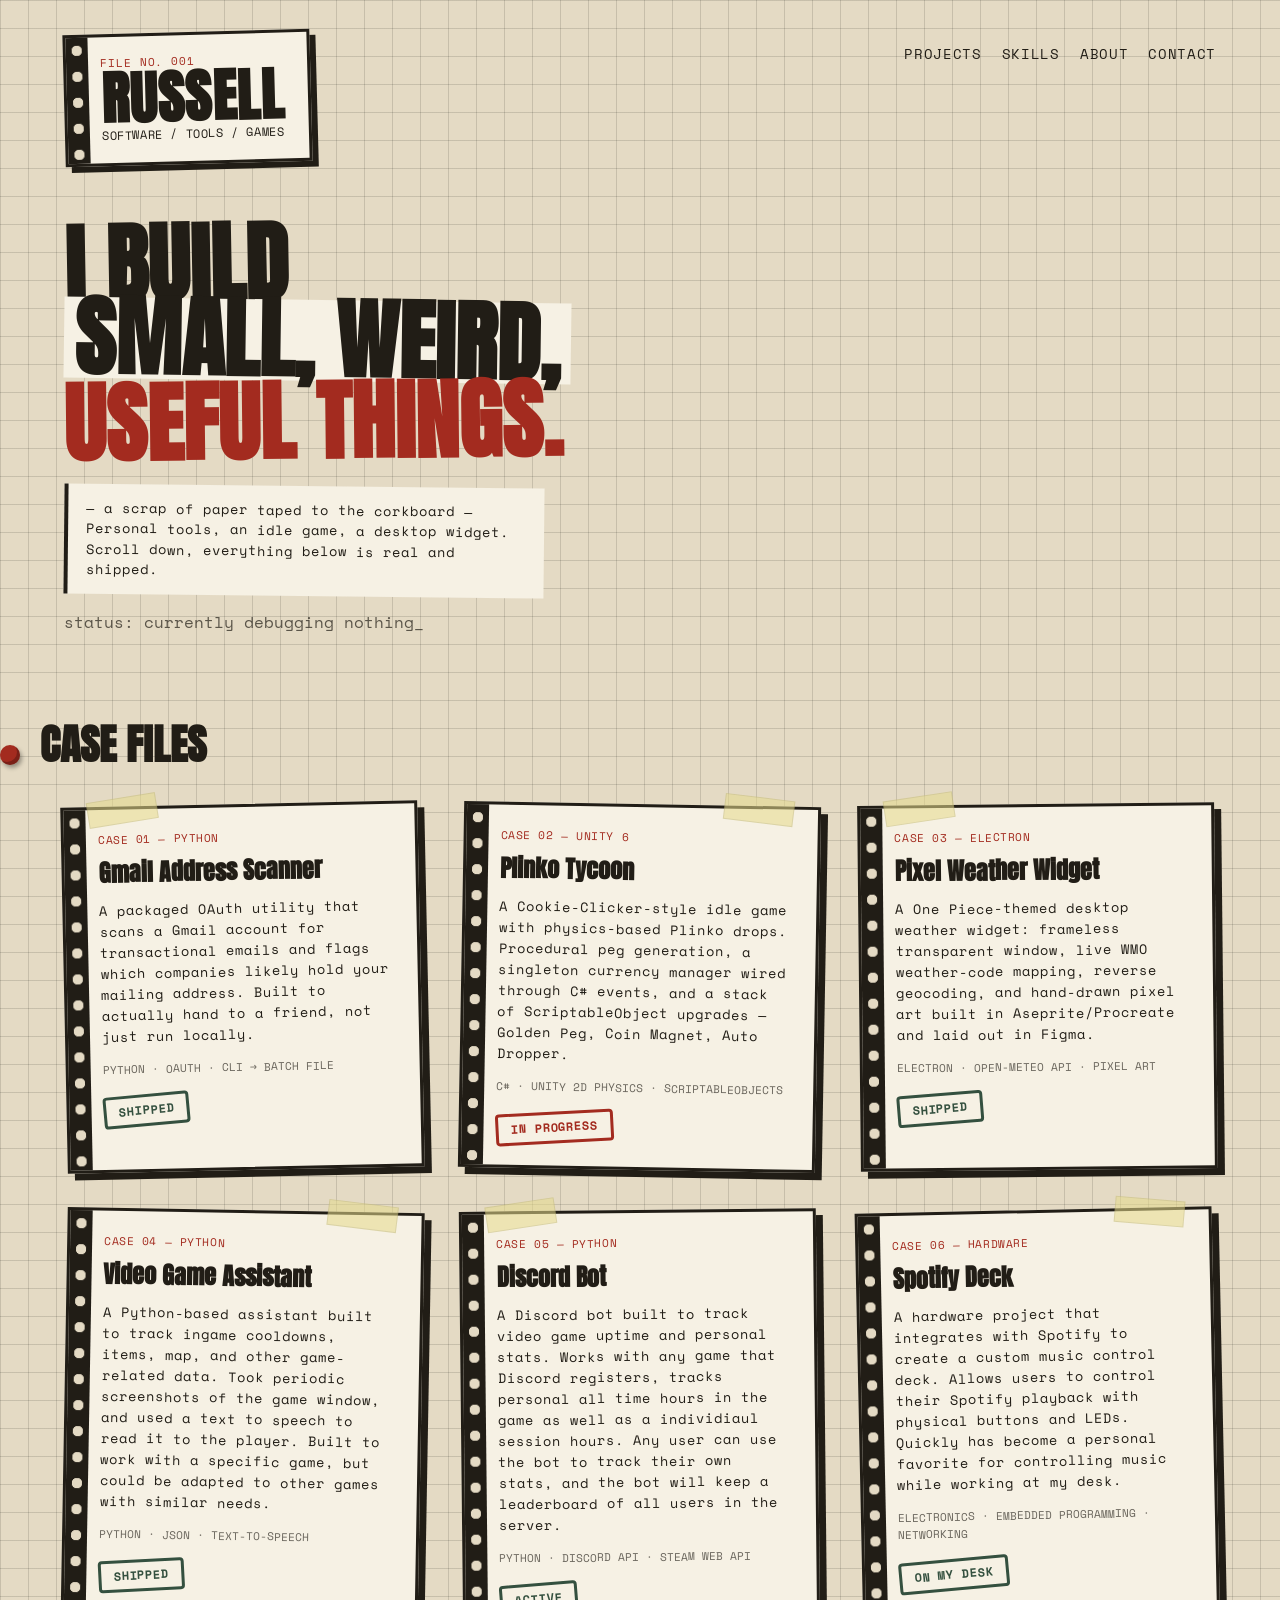
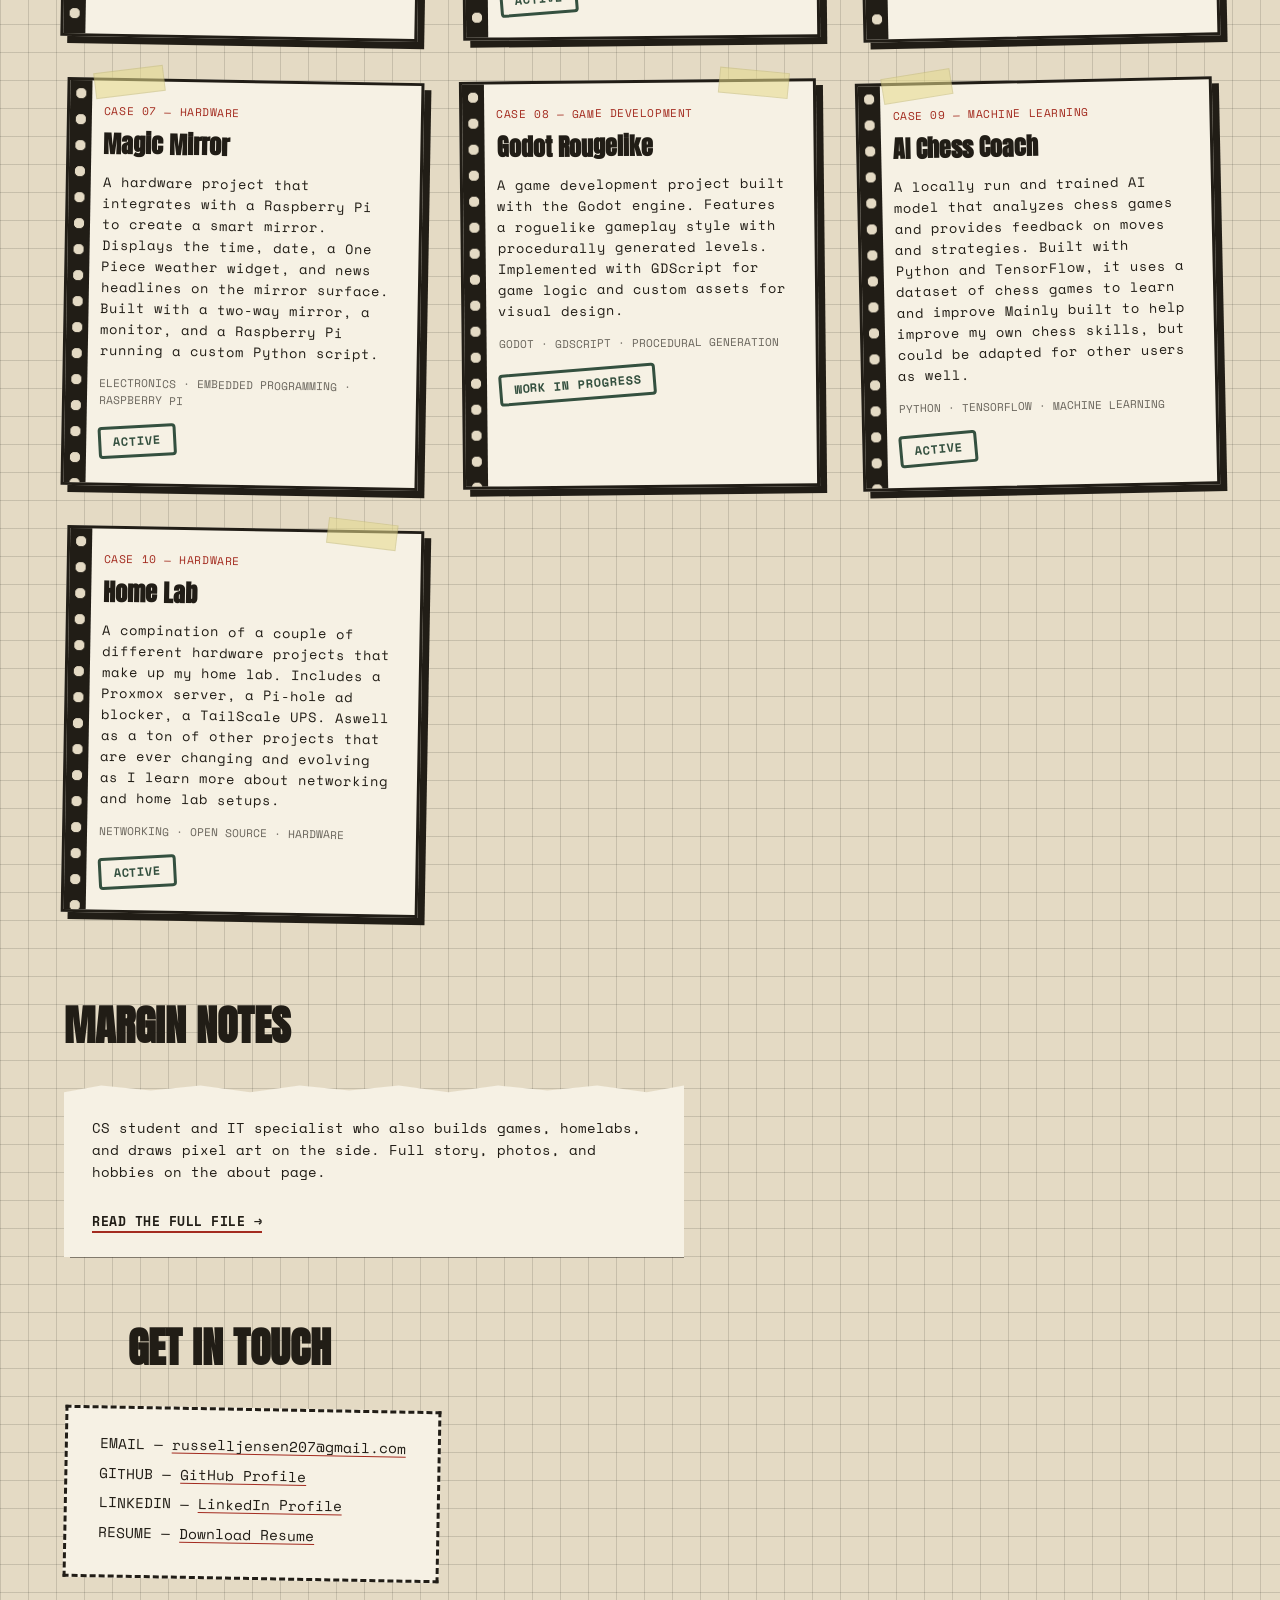
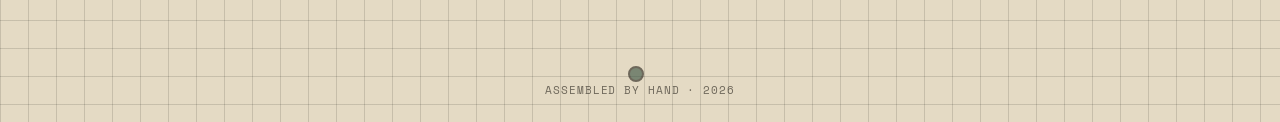
==== commit dd991e60: "Added a few more of my projects, Added a GitHub Page to make a website :]" ====
--- a/index.html
+++ b/index.html
@@ -153,6 +153,61 @@
           <span class="stamp stamp--green">ON MY DESK</span>
         </article>
 
+        <article class="index-card" data-tilt="b">
+          <span class="punch-strip" aria-hidden="true"></span>
+          <div class="tape tape--top-left" aria-hidden="true"></div>
+          <p class="index-card__tag">CASE 07 — HARDWARE</p>
+          <h3 class="index-card__title">Magic Mirror</h3>
+          <p class="index-card__body">
+            A hardware project that integrates with a Raspberry Pi to create a smart mirror.
+            Displays the time, date, a One Piece weather widget, and news headlines on the mirror surface.
+            Built with a two-way mirror, a monitor, and a Raspberry Pi running a custom Python script.
+          </p>
+          <p class="index-card__stack">ELECTRONICS · EMBEDDED PROGRAMMING · RASPBERRY PI </p>
+          <span class="stamp stamp--green">ACTIVE</span>
+        </article>
+
+        <article class="index-card" data-tilt="c">
+          <span class="punch-strip" aria-hidden="true"></span>
+          <div class="tape tape--top-right" aria-hidden="true"></div>
+          <p class="index-card__tag">CASE 08 — GAME DEVELOPMENT</p>
+          <h3 class="index-card__title">Godot Rougelike</h3>
+          <p class="index-card__body">
+            A game development project built with the Godot engine.
+            Features a roguelike gameplay style with procedurally generated levels.
+            Implemented with GDScript for game logic and custom assets for visual design.
+          </p>
+          <p class="index-card__stack">GODOT · GDSCRIPT · PROCEDURAL GENERATION </p>
+          <span class="stamp stamp--green">WORK IN PROGRESS</span>
+        </article>
+
+        <article class="index-card" data-tilt="a">
+          <span class="punch-strip" aria-hidden="true"></span>
+          <div class="tape tape--top-left" aria-hidden="true"></div>
+          <p class="index-card__tag">CASE 09 — MACHINE LEARNING</p>
+          <h3 class="index-card__title">AI Chess Coach</h3>
+          <p class="index-card__body">
+            A locally run and trained AI model that analyzes chess games and provides feedback on moves and strategies.
+            Built with Python and TensorFlow, it uses a dataset of chess games to learn and improve
+            Mainly built to help improve my own chess skills, but could be adapted for other users as well.
+          </p>
+          <p class="index-card__stack">PYTHON · TENSORFLOW · MACHINE LEARNING </p>
+          <span class="stamp stamp--green">ACTIVE</span>
+        </article>
+
+        <article class="index-card" data-tilt="b">
+          <span class="punch-strip" aria-hidden="true"></span>
+          <div class="tape tape--top-right" aria-hidden="true"></div>
+          <p class="index-card__tag">CASE 10 — HARDWARE</p>
+          <h3 class="index-card__title">Home Lab</h3>
+          <p class="index-card__body">
+            A compination of a couple of different hardware projects that make up my home lab.
+            Includes a Proxmox server, a Pi-hole ad blocker, a TailScale UPS.
+            Aswell as a ton of other projects that are ever changing and evolving as I learn more about networking and home lab setups.
+          </p>
+          <p class="index-card__stack">NETWORKING · OPEN SOURCE · HARDWARE </p>
+          <span class="stamp stamp--green">ACTIVE</span>
+        </article>
 
       </div>
     </section>
